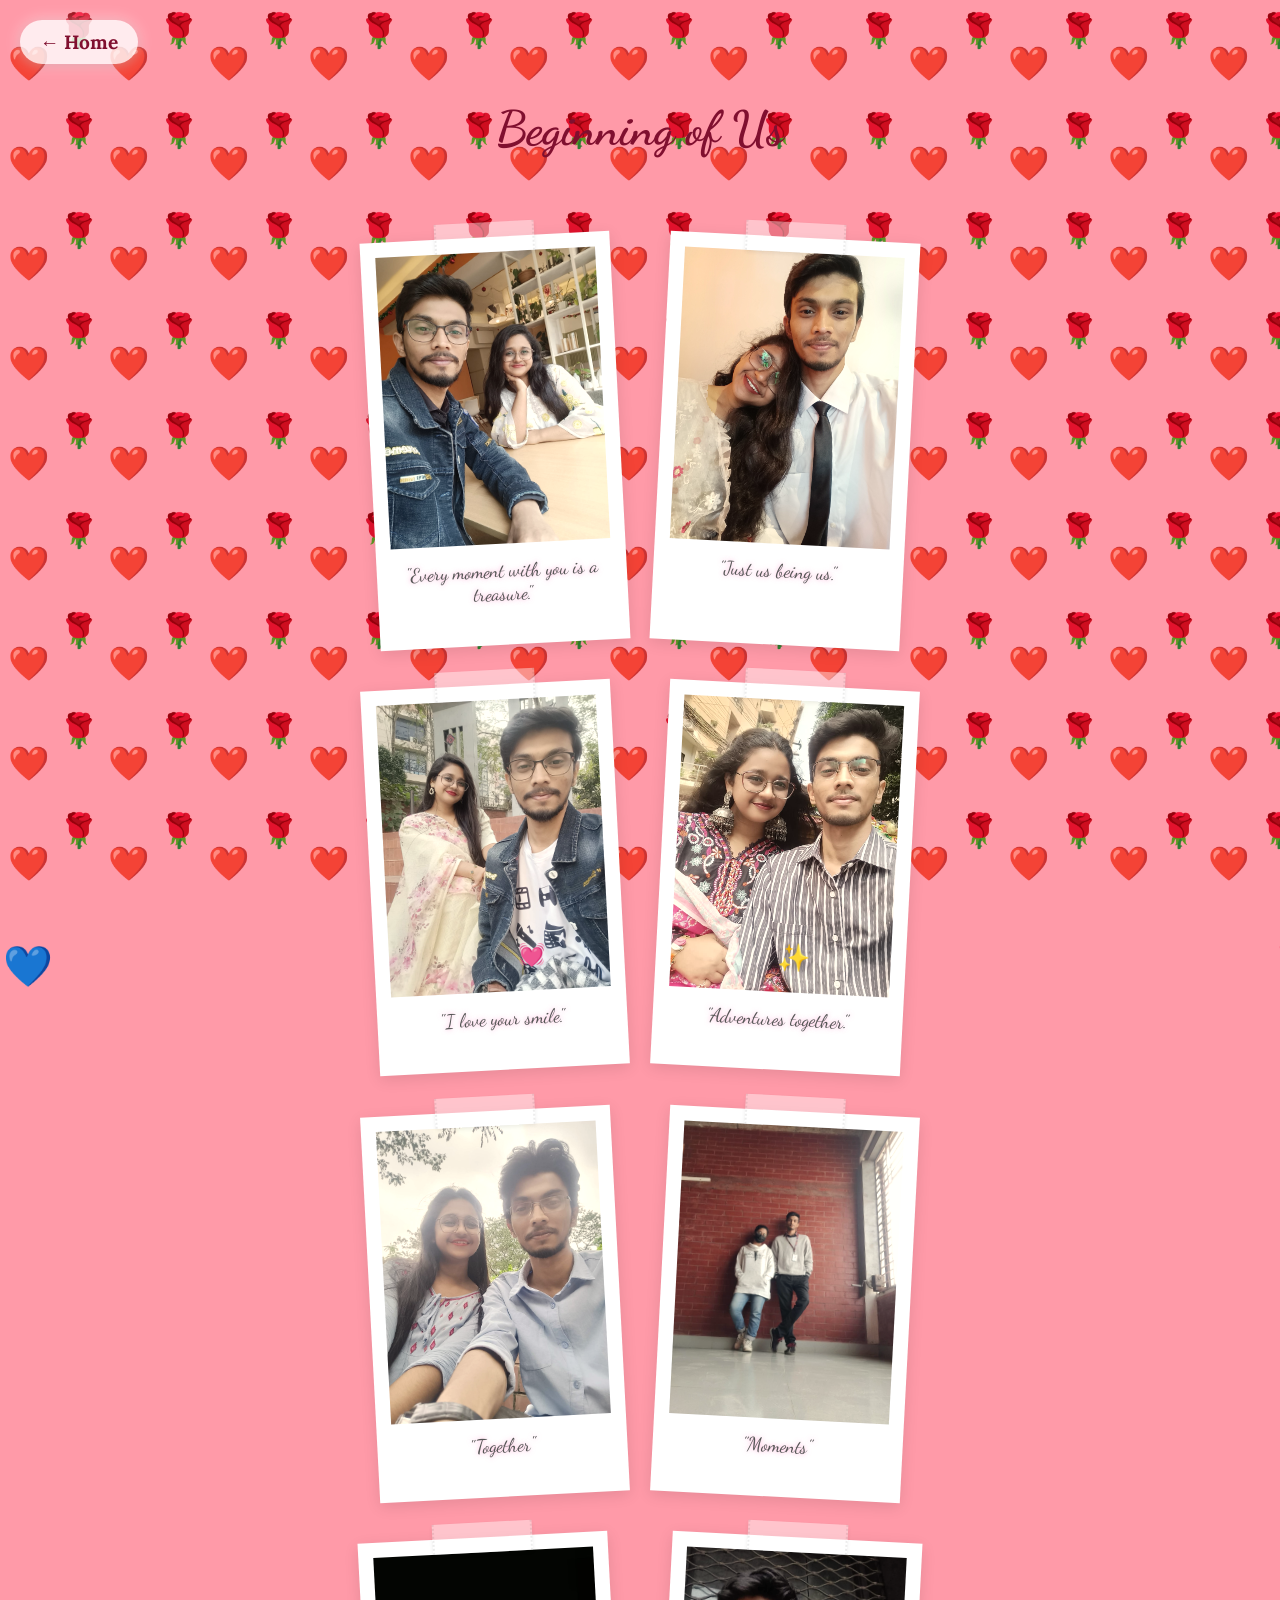
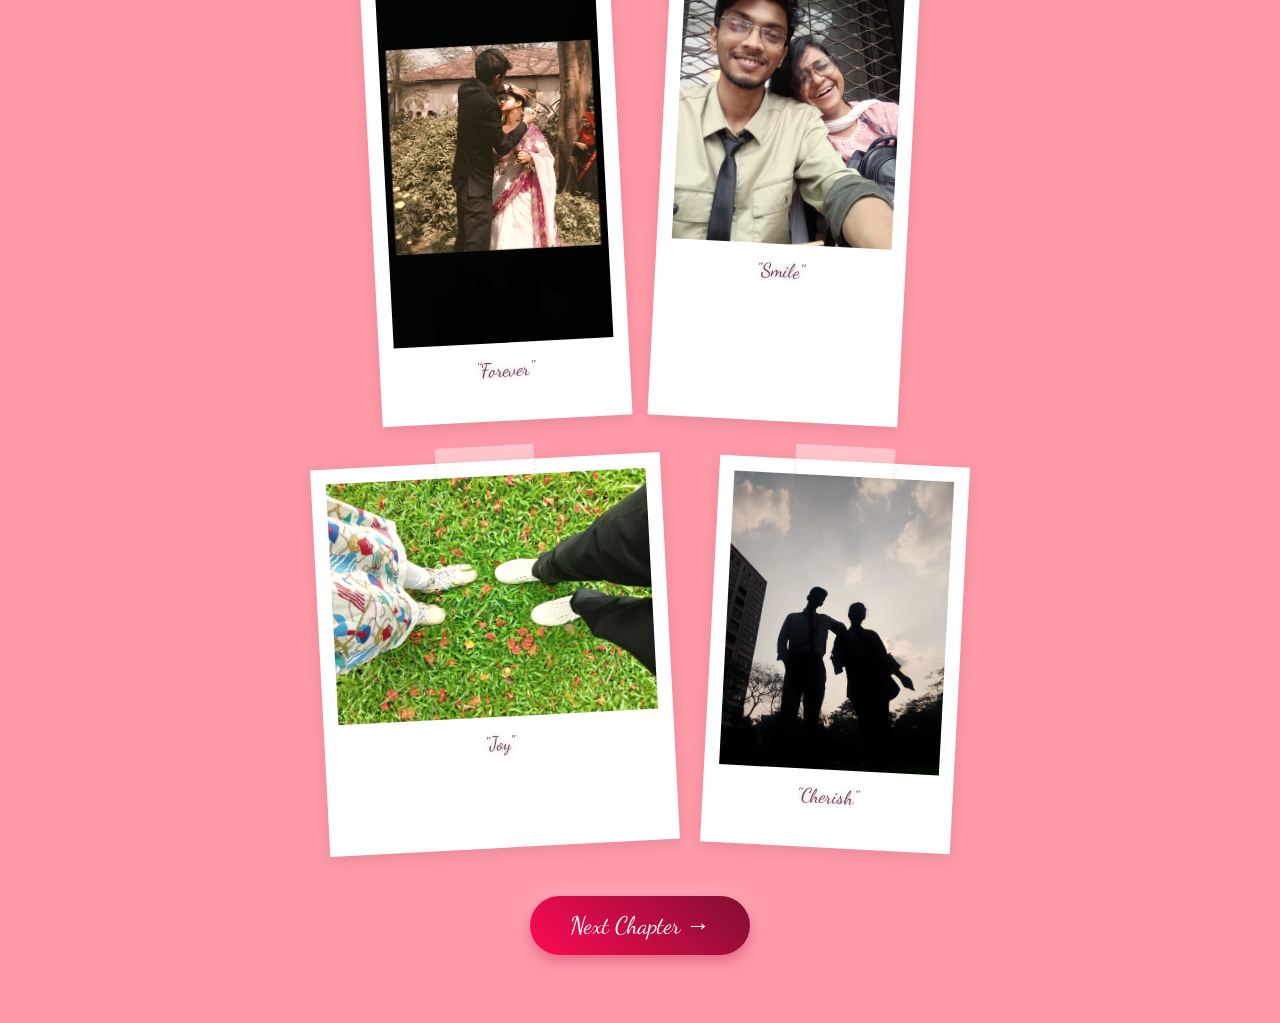
==== pages/memory1.html @ 8686b639 "Initial Commit" ====
<!DOCTYPE html>
<html lang="en">

<head>
    <meta charset="UTF-8">
    <meta name="viewport" content="width=device-width, initial-scale=1.0">
    <title>Our Memories - Part 1</title>
    <link rel="stylesheet" href="../css/style.css">
    <link
        href="https://fonts.googleapis.com/css2?family=Dancing+Script:wght@400;700&family=Lora:ital,wght@0,400;0,600;1,400&display=swap"
        rel="stylesheet">
</head>

<body>
    <div id="sparkles-container"></div>

    <!-- Navigation -->
    <nav style="position: absolute; top: 20px; left: 20px; z-index: 10;">
        <a href="../index.html" class="nav-link">&larr; Home</a>
    </nav>

    <div class="diary-container">
        <h2
            style="text-align: center; font-family: var(--font-heading); font-size: 3rem; margin: 5rem 0; color: var(--accent-color);">
            Beginning of Us</h2>

        <div class="diary-entries">
            <!-- Entry 1 -->
            <div class="diary-entry rotate-left">
                <div class="photo-frame">
                    <img src="../assets/images/img1.jpg" alt="Memory 1">
                    <div class="tape"></div>
                </div>
                <p class="caption">"Every moment with you is a treasure."</p>
            </div>

            <!-- Entry 2 -->
            <div class="diary-entry rotate-right">
                <div class="photo-frame">
                    <img src="../assets/images/img2.jpg" alt="Memory 2">
                    <div class="tape"></div>
                </div>
                <p class="caption">"Just us being us."</p>
            </div>

            <!-- Entry 3 -->
            <div class="diary-entry rotate-left">
                <div class="photo-frame">
                    <img src="../assets/images/img3.jpg" alt="Memory 3">
                    <div class="tape"></div>
                </div>
                <p class="caption">"I love your smile."</p>
            </div>
            <!-- Entry 4 -->
            <div class="diary-entry rotate-right">
                <div class="photo-frame">
                    <img src="../assets/images/img4.jpg" alt="Memory 4">
                    <div class="tape"></div>
                </div>
                <p class="caption">"Adventures together."</p>
            </div>
            <!-- Moved from Memory 3 -->
            <div class="diary-entry rotate-left">
                <div class="photo-frame">
                    <img src="../assets/images/WhatsApp Image 2026-02-11 at 8.39.10 PM.jpeg">
                    <div class="tape"></div>
                </div>
                <p class="caption">"Together"</p>
            </div>
            <div class="diary-entry rotate-right">
                <div class="photo-frame">
                    <img src="../assets/images/WhatsApp Image 2026-02-11 at 8.42.56 PM (1).jpeg">
                    <div class="tape"></div>
                </div>
                <p class="caption">"Moments"</p>
            </div>
            <div class="diary-entry rotate-left">
                <div class="photo-frame">
                    <img src="../assets/images/WhatsApp Image 2026-02-11 at 8.42.56 PM.jpeg">
                    <div class="tape"></div>
                </div>
                <p class="caption">"Forever"</p>
            </div>
            <div class="diary-entry rotate-right">
                <div class="photo-frame">
                    <img src="../assets/images/WhatsApp Image 2026-02-11 at 8.42.57 PM.jpeg">
                    <div class="tape"></div>
                </div>
                <p class="caption">"Smile"</p>
            </div>
            <div class="diary-entry rotate-left">
                <div class="photo-frame">
                    <img src="../assets/images/WhatsApp Image 2026-02-11 at 8.42.59 PM.jpeg">
                    <div class="tape"></div>
                </div>
                <p class="caption">"Joy"</p>
            </div>
            <div class="diary-entry rotate-right">
                <div class="photo-frame">
                    <img src="../assets/images/WhatsApp Image 2026-02-11 at 8.43.36 PM.jpeg">
                    <div class="tape"></div>
                </div>
                <p class="caption">"Cherish"</p>
            </div>
        </div>

        <div style="text-align: center; margin: 3rem 0;">
            <a href="memory2.html" class="enter-btn">Next Chapter &rarr;</a>
        </div>
    </div>

    <!-- Audio - Same track as Landing -->
    <audio id="bg-music" autoplay loop>
        <source src="../assets/music/music1.mp3" type="audio/mpeg">
    </audio>

    <script src="../js/script.js"></script>
    <script>
        // Attempt to play if autoplay matches persistence or just try
        const audio = document.getElementById('bg-music');
        if (audio) {
            audio.volume = 0.5;
            audio.play().catch(e => console.log("Autoplay blocked, waiting for interaction"));
        }
    </script>
</body>

</html>
---- css/style.css ----
:root {
    --primary-color: #ff0a54;
    --secondary-color: #ff477e;
    --bg-color: #ff9aa8;
    /* Even more intense reddish background */
    --text-color: #590d22;
    --accent-color: #800f2f;
    --font-heading: 'Dancing Script', cursive;
    --font-body: 'Lora', serif;
}

* {
    margin: 0;
    padding: 0;
    box-sizing: border-box;
}

body {
    background-color: var(--bg-color);
    /* Adding a subtle pattern of hearts/roses */
    background-image: url("data:image/svg+xml,%3Csvg width='60' height='60' viewBox='0 0 60 60' xmlns='http://www.w3.org/2000/svg'%3E%3Ctext x='5' y='45' font-size='20'%3E❤️%3C/text%3E%3Ctext x='35' y='25' font-size='20'%3E🌹%3C/text%3E%3C/svg%3E");
    background-repeat: repeat;
    background-attachment: fixed;
    background-size: 100px 100px;

    color: var(--text-color);
    font-family: var(--font-body);
    overflow-x: hidden;
    min-height: 100vh;
    display: flex;
    flex-direction: column;
}

/* Sparkles Container (keep existing but maybe adjust if needed) */
#sparkles-container {
    position: fixed;
    top: 0;
    left: 0;
    width: 100%;
    height: 100%;
    pointer-events: none;
    z-index: -1;
    overflow: hidden;
}

.sparkle {
    position: absolute;
    background: white;
    border-radius: 50%;
    opacity: 0;
    animation: sparkleAnim 2s infinite ease-in-out;
}

/* Falling Emoji Styles */
.falling-emoji {
    position: fixed;
    top: -50px;
    z-index: 1000;
    /* Ensure they fall over everything */
    pointer-events: none;
    animation: fall linear forwards;
    font-size: 24px;
}

@keyframes fall {
    to {
        transform: translateY(110vh) rotate(360deg);
    }
}

@keyframes sparkleAnim {
    0% {
        transform: scale(0);
        opacity: 0;
    }

    50% {
        transform: scale(1);
        opacity: 0.8;
    }

    100% {
        transform: scale(0);
        opacity: 0;
    }
}

/* Landing Page Styles */
.landing-page {
    height: 100vh;
    display: flex;
    flex-direction: column;
    justify-content: center;
    align-items: center;
    text-align: center;
    position: relative;
    padding: 20px;
}

.hero-section {
    margin-bottom: 2rem;
    position: relative;
    max-width: 350px;
    /* Force portrait width */
    width: 100%;
    margin: 0 auto;
    /* Center it */
    padding: 10px;
}

.hero-image-container {
    width: 100%;
    /* Remove max-height constraint to let it flow naturally with width */
    height: auto;
    /* Force portrait aspect ratio */
    aspect-ratio: 3/4;
    overflow: hidden;
    border-radius: 15px;
    box-shadow: 0 10px 30px rgba(255, 77, 109, 0.3);
    border: 5px solid white;
    transform: rotate(-2deg);
    transition: transform 0.5s ease;
}

.hero-image-container:hover {
    transform: rotate(0deg) scale(1.02);
}

.hero-image {
    width: 100%;
    height: 100%;
    /* Fill the container */
    object-fit: contain;
    /* Ensure full image is visible without cutting */
    object-position: center;
    display: block;
}

/* Proposal Page Styles */
.proposal-container {
    height: 100vh;
    display: flex;
    flex-direction: column;
    justify-content: center;
    align-items: center;
    text-align: center;
    position: relative;
    overflow: hidden;
}

.buttons {
    display: flex;
    gap: 20px;
    margin-top: 30px;
    position: relative;
    /* Ensure buttons context is correct */
    width: 100%;
    justify-content: center;
}

.yes-btn {
    background-color: #28a745;
    color: white;
    padding: 15px 40px;
    font-size: 1.5rem;
    border: none;
    border-radius: 50px;
    cursor: pointer;
    font-family: var(--font-heading);
    transition: transform 0.3s;
    z-index: 10;
}

.yes-btn:hover {
    transform: scale(1.1);
    box-shadow: 0 0 15px rgba(40, 167, 69, 0.6);
}

.no-btn {
    background-color: #dc3545;
    color: white;
    padding: 15px 40px;
    font-size: 1.5rem;
    border: none;
    border-radius: 50px;
    cursor: pointer;
    font-family: var(--font-heading);
    position: relative;
    transition: all 0.2s ease;
    z-index: 10;
}

#success-message {
    position: fixed;
    top: 0;
    left: 0;
    width: 100%;
    height: 100%;
    background: rgba(0, 0, 0, 0.9);
    color: white;
    display: flex;
    flex-direction: column;
    justify-content: center;
    align-items: center;
    z-index: 10000;
    opacity: 0;
    pointer-events: none;
    transition: opacity 1s ease;
}

#success-message.visible {
    opacity: 1;
    pointer-events: auto;
}

.proposal-header {
    font-family: var(--font-heading);
    /* Responsive font size */
    font-size: clamp(2.5rem, 6vw, 5rem);
    color: #ff4d6d;
    text-shadow:
        3px 3px 0 #fff,
        -1px -1px 0 #fff,
        1px -1px 0 #fff,
        -1px 1px 0 #fff,
        1px 1px 0 #fff,
        0 0 20px rgba(255, 77, 109, 0.9),
        0 0 40px rgba(255, 77, 109, 0.7);
    filter: drop-shadow(0 0 10px rgba(255, 77, 109, 0.8));
    margin-bottom: 2rem;
    animation: pulseText 2s infinite alternate;
    /* Match landing page quote background */
    background: rgba(255, 240, 243, 0.6);
    padding: 1rem 2rem;
    border-radius: 10px;
    backdrop-filter: blur(2px);
    box-shadow: 0 4px 6px rgba(0, 0, 0, 0.1);
}

.hero-text {
    margin-top: 2rem;
}

h1 {
    font-family: var(--font-heading);
    font-size: 3.5rem;
    color: var(--accent-color);
    text-shadow: 2px 2px 4px rgba(255, 255, 255, 0.8), 0 0 10px rgba(255, 105, 180, 0.5);
    /* Glow effect */
    margin-bottom: 1rem;
    animation: fadeIn 2s ease, pulseText 3s infinite ease-in-out;
}

.quote {
    font-size: 1.2rem;
    font-style: italic;
    color: var(--text-color);
    max-width: 80%;
    margin: 0 auto 2rem;
    line-height: 1.6;
    background: rgba(255, 240, 243, 0.6);
    /* Semi-transparent background */
    padding: 10px;
    border-radius: 10px;
    backdrop-filter: blur(2px);
    box-shadow: 0 4px 6px rgba(0, 0, 0, 0.1);
}

.enter-btn {
    background: linear-gradient(45deg, var(--primary-color), var(--accent-color));
    color: white;
    border: none;
    padding: 15px 40px;
    font-size: 1.5rem;
    font-family: var(--font-heading);
    border-radius: 50px;
    cursor: pointer;
    box-shadow: 0 5px 15px rgba(201, 24, 74, 0.4);
    transition: transform 0.3s, box-shadow 0.3s;
    text-decoration: none;
    display: inline-block;
    animation: pulse 2s infinite, pulseText 2s infinite ease-in-out;
    box-shadow: 0 5px 15px rgba(201, 24, 74, 0.6), 0 0 20px rgba(255, 255, 255, 0.5);
    /* Enhanced glow */
}

.enter-btn:hover {
    transform: translateY(-3px);
    box-shadow: 0 8px 20px rgba(201, 24, 74, 0.6);
}

/* Animations */
@keyframes pulse {
    0% {
        transform: scale(1);
    }

    50% {
        transform: scale(1.05);
    }

    100% {
        transform: scale(1);
    }
}

@keyframes fadeIn {
    from {
        opacity: 0;
        transform: translateY(20px);
    }

    to {
        opacity: 1;
        transform: translateY(0);
    }
}

@keyframes pulseText {
    0% {
        transform: scale(1);
        text-shadow: 2px 2px 4px rgba(255, 255, 255, 0.8);
    }

    50% {
        transform: scale(1.05);
        text-shadow: 2px 2px 10px rgba(255, 255, 255, 1), 0 0 20px rgba(255, 105, 180, 0.6);
    }

    100% {
        transform: scale(1);
        text-shadow: 2px 2px 4px rgba(255, 255, 255, 0.8);
    }
}

/* Mobile Responsiveness */
@media (max-width: 768px) {
    h1 {
        font-size: 2.5rem;
    }

    .hero-image-container {
        max-height: 40vh;
    }
}

/* Diary Styles */
.diary-container {
    max-width: 800px;
    margin: 0 auto;
    padding: 20px;
    position: relative;
    z-index: 1;
    /* Above sparkles */
}

.diary-entries {
    display: flex;
    flex-wrap: wrap;
    justify-content: center;
    gap: 40px;
}

.diary-entry {
    background: white;
    padding: 15px 15px 40px 15px;
    /* Polaroid style bottom padding */
    box-shadow: 0 4px 15px rgba(0, 0, 0, 0.1);
    transform-origin: center;
    transition: transform 0.3s ease, z-index 0.3s;
    position: relative;
    width: 250px;
}

.diary-entry.landscape {
    width: 350px;
    /* Wider frame for landscape images */
}

.diary-entry:hover {
    transform: scale(1.1) rotate(0deg) !important;
    z-index: 10;
    box-shadow: 0 10px 25px rgba(201, 24, 74, 0.4);
}

.rotate-left {
    transform: rotate(-3deg);
}

.rotate-right {
    transform: rotate(3deg);
}

.photo-frame img {
    width: 100%;
    height: auto;
    display: block;
    filter: sepia(20%);
    /* Nostalgic feel */
}

/* Navigation Styles */
nav {
    margin-bottom: 2rem;
    /* Add margin after back button */
}

/* Tape Effect */
.tape {
    position: absolute;
    top: -15px;
    left: 50%;
    transform: translateX(-50%);
    width: 100px;
    height: 30px;
    background-color: rgba(255, 255, 255, 0.6);
    border-left: 2px dotted rgba(0, 0, 0, 0.1);
    border-right: 2px dotted rgba(0, 0, 0, 0.1);
    box-shadow: 0 2px 4px rgba(0, 0, 0, 0.1);
    opacity: 0.7;
}

.caption {
    font-family: 'Dancing Script', cursive;
    text-align: center;
    margin-top: 15px;
    font-size: 1.2rem;
    color: #555;
    line-height: 1.2;
    /* Glow and scaling effect */
    text-shadow: 0 0 5px rgba(255, 105, 180, 0.6);
    animation: pulseText 3s infinite alternate;
    transform-origin: center;
}

.caption:hover {
    transform: scale(1.1);
    color: var(--primary-color);
}

/* Large feature */
.center-feature {
    width: 100%;
    max-width: 500px;
    transform: rotate(1deg);
    margin-bottom: 2rem;
}

/* Grid Layout for lots of photos */
.photo-grid {
    display: flex;
    flex-wrap: wrap;
    justify-content: center;
    gap: 20px;
    width: 100%;
}

.mini {
    width: 180px;
    padding: 10px 10px 30px 10px;
}

.polaroid {
    width: 100%;
    display: block;
}

/* Mobile Adjustments */
@media (max-width: 600px) {
    .diary-entries {
        gap: 25px;
    }

    .diary-entry {
        width: 100%;
        max-width: 320px;
    }

    .mini {
        width: 45%;
    }
}

/* Navigation Links */
.nav-link {
    text-decoration: none;
    color: var(--accent-color);
    font-weight: bold;
    font-size: 1.2rem;
    background: rgba(255, 255, 255, 0.8);
    padding: 10px 20px;
    border-radius: 30px;
    box-shadow: 0 2px 10px rgba(0, 0, 0, 0.1), 0 0 15px rgba(255, 255, 255, 0.5);
    transition: all 0.3s ease;
    display: inline-block;
}

.nav-link:hover {
    transform: scale(1.1);
    background: white;
    box-shadow: 0 5px 15px rgba(201, 24, 74, 0.4), 0 0 20px rgba(255, 255, 255, 0.8);
    color: var(--primary-color);
}
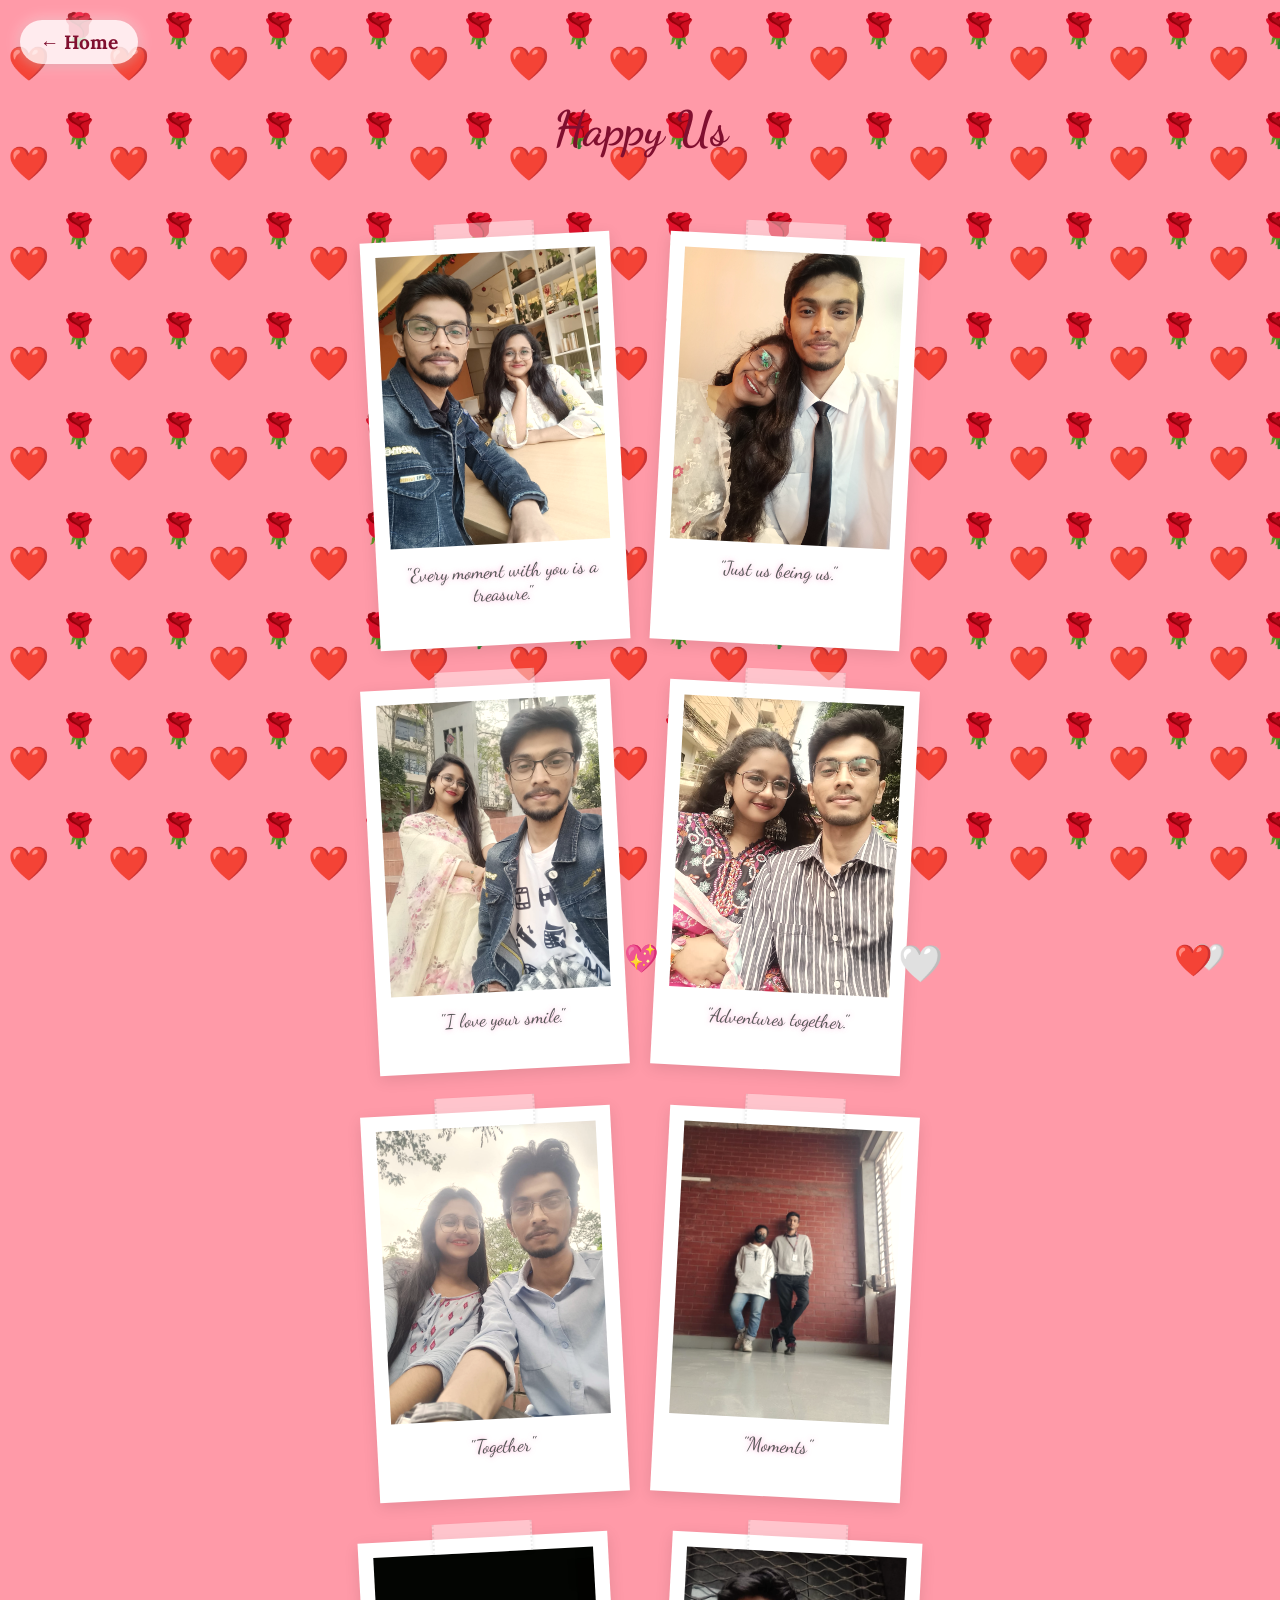
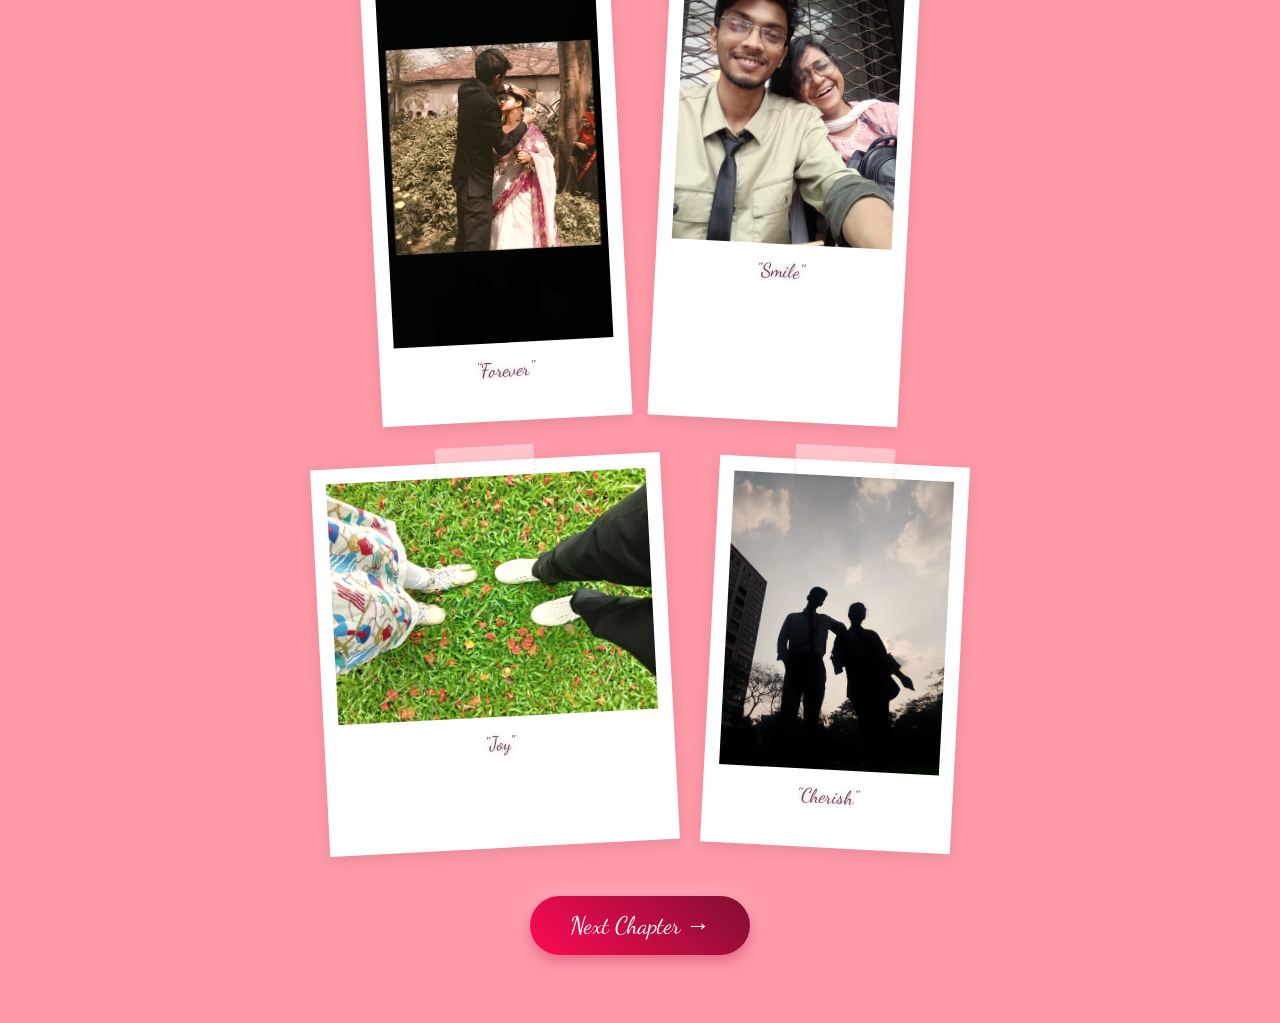
==== commit 04a05e45: "Fix auto-scroll issue on memory4 page with triple-layer defense" ====
--- a/pages/memory1.html
+++ b/pages/memory1.html
@@ -22,7 +22,7 @@
     <div class="diary-container">
         <h2
             style="text-align: center; font-family: var(--font-heading); font-size: 3rem; margin: 5rem 0; color: var(--accent-color);">
-            Beginning of Us</h2>
+            Happy Us</h2>
 
         <div class="diary-entries">
             <!-- Entry 1 -->
